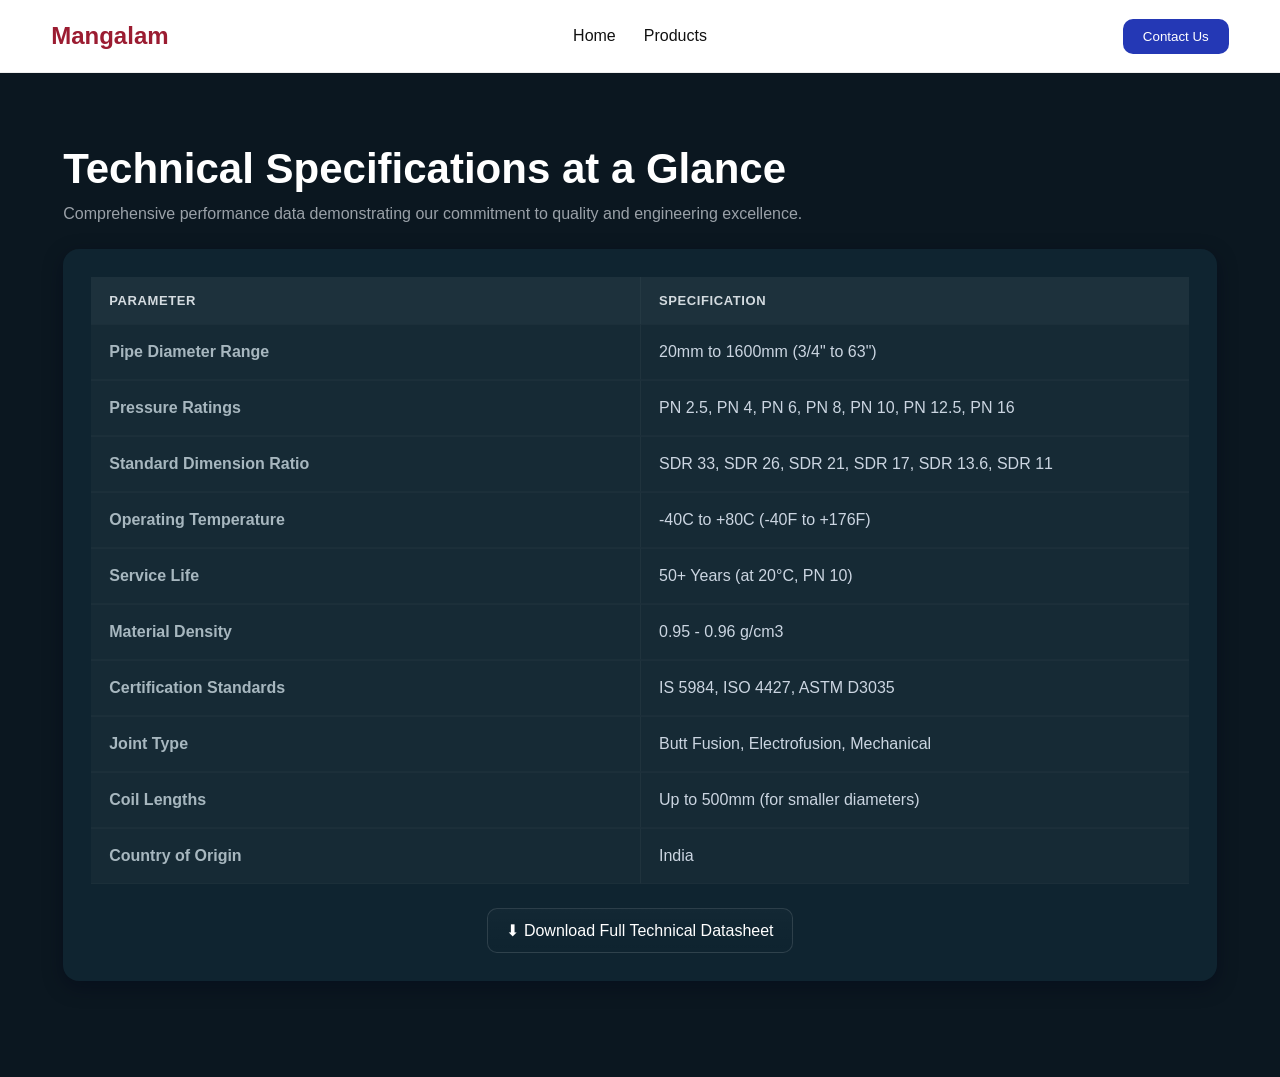
==== specs.html @ bb7e7127 "assignment" ====
<!DOCTYPE html>
<html lang="en">
<head>
  <meta charset="utf-8" />
  <meta name="viewport" content="width=device-width,initial-scale=1" />
  <title>Technical Specifications</title>
  <link rel="stylesheet" href="styles.css" />
</head>
<body>

  <header class="main-header">
    <div class="container navbar">
      <div class="logo">Mangalam</div>
      <nav>
        <ul class="nav-links">
          <li><a href="index.html">Home</a></li>
          <li><a href="index.html">Products</a></li>
        </ul>
      </nav>
      <button class="contact-btn">Contact Us</button>
    </div>
  </header>

  <main>
    <section class="specs-section">
      <div class="container">
        <div class="specs-hero">
          <h2>Technical Specifications at a Glance</h2>
          <p class="specs-lead">Comprehensive performance data demonstrating our commitment to quality and engineering excellence.</p>

          <div class="specs-panel">
            <table class="specs-table">
              <thead>
                <tr><th>PARAMETER</th><th>SPECIFICATION</th></tr>
              </thead>
              <tbody>
                <tr><td>Pipe Diameter Range</td><td>20mm to 1600mm (3/4" to 63")</td></tr>
                <tr><td>Pressure Ratings</td><td>PN 2.5, PN 4, PN 6, PN 8, PN 10, PN 12.5, PN 16</td></tr>
                <tr><td>Standard Dimension Ratio</td><td>SDR 33, SDR 26, SDR 21, SDR 17, SDR 13.6, SDR 11</td></tr>
                <tr><td>Operating Temperature</td><td>-40C to +80C (-40F to +176F)</td></tr>
                <tr><td>Service Life</td><td>50+ Years (at 20°C, PN 10)</td></tr>
                <tr><td>Material Density</td><td>0.95 - 0.96 g/cm3</td></tr>
                <tr><td>Certification Standards</td><td>IS 5984, ISO 4427, ASTM D3035</td></tr>
                <tr><td>Joint Type</td><td>Butt Fusion, Electrofusion, Mechanical</td></tr>
                <tr><td>Coil Lengths</td><td>Up to 500mm (for smaller diameters)</td></tr>
                <tr><td>Country of Origin</td><td>India</td></tr>
              </tbody>
            </table>

            <a class="download-btn" href="#">⬇ Download Full Technical Datasheet</a>
          </div>
        </div>
      </div>
    </section>
  </main>

</body>
</html>
---- styles.css ----
/* styles.css - tuned to match Figma */

:root {
    --accent: #2438b5;
    --muted: #6b7280;
    --card: #ffffff;
}

* {
    box-sizing: border-box;
    margin: 0;
    padding: 0
}

body {
    font-family: 'Poppins', Arial, sans-serif;
    background: #f3f4f6;
    color: #0b1220;
    -webkit-font-smoothing: antialiased
}

.container {
    width: 92%;
    max-width: 1240px;
    margin: 0 auto
}

/* header */
.main-header {
    background: #fff;
    border-bottom: 1px solid #eee
}

.navbar {
    height: 72px;
    display: flex;
    align-items: center;
    justify-content: space-between
}

.logo {
    font-size: 24px;
    font-weight: 700;
    color: #9b1c31
}

.nav-links {
    display: flex;
    gap: 28px;
    list-style: none
}

.nav-links a {
    text-decoration: none;
    color: #111
}

.contact-btn {
    padding: 10px 20px;
    border: none;
    background: var(--accent);
    color: #fff;
    border-radius: 10px
}

/* header layout: place nav to the right of logo (next to contact button) */
.navbar {
    position: relative
}

.navbar>nav {
    position: absolute;
    left: 50%;
    transform: translateX(-50%)
}

.nav-links {
    margin: 0
}

.logo {
    z-index: 2
}

.contact-btn {
    z-index: 2
}

/* breadcrumb */
.breadcrumb {
    color: var(--muted);
    font-size: 14px;
    margin: 18px 0
}

/* sticky header */
.sticky-header {
    position: fixed;
    top: -120px;
    left: 0;
    width: 100%;
    background: #fff;
    z-index: 99;
    transition: top .36s ease;
    box-shadow: 0 2px 8px rgba(2, 6, 23, .06)
}

.sticky-header.show {
    top: 0
}

/* product */
.product-section {
    display: grid;
    grid-template-columns: 570px 1fr;
    align-items: start;
    gap: 48px;
    padding: 36px 0 16px
}

/* carousel */
.main-image {
    position: relative;
    overflow: hidden;
    background: linear-gradient(180deg, #fff, #fbfbfb);
    padding: 10px
}

.main-image img {
    width: 100%;
    height: 560px;
    object-fit: cover;
    border-radius: 14px;
    transition: transform .45s ease
}

.main-image:hover img {
    transform: scale(1.01)
}

.arrow {
    position: absolute;
    top: 48%;
    transform: translateY(-50%);
    width: 44px;
    height: 44px;
    border-radius: 50%;
    background: #ffffffcc;
    display: flex;
    align-items: center;
    justify-content: center;
    border: 0;
    cursor: pointer;
    box-shadow: 0 6px 18px rgba(2, 6, 23, .08)
}

.left {
    left: 22px
}

.right {
    right: 22px
}

.thumbnails {
    display: flex;
    gap: 18px;
    margin-top: 18px
}

.thumb {
    width: 64px;
    height: 64px;
    border-radius: 8px;
    object-fit: cover;
    cursor: pointer;
    opacity: .95;
    border: 2px solid transparent;
    background: #fff;
    box-shadow: 0 6px 14px rgba(2, 6, 23, .06)
}

.thumb.active {
    opacity: 1;
    border-color: var(--accent);
    transform: translateY(-6px);
    box-shadow: 0 10px 24px rgba(36, 56, 181, .12)
}

/* details */
.badges {
    display: flex;
    gap: 10px;
    margin-bottom: 16px
}

.badges span {
    background: #fbfbff;
    padding: 8px 12px;
    border-radius: 8px;
    font-size: 13px;
    display: inline-flex;
    align-items: center;
    gap: 8px;
    border: 1px solid #eef2ff
}

.product-details h1 {
    font-size: 64px;
    line-height: 0.99;
    margin-bottom: 18px;
    font-weight: 800
}

.features {
    color: var(--muted);
    margin-top: 6px;
    margin-bottom: 18px
}

.features li {
    margin-bottom: 10px
}

.price-card {
    background: var(--card);
    padding: 20px;
    border-radius: 14px;
    margin-bottom: 28px;
    box-shadow: 0 10px 30px rgba(2, 6, 23, .06)
}

.price-label {
    color: #777;
    margin-bottom: 8px
}

.tags {
    margin-top: 14px;
    display: flex;
    gap: 12px
}

.tags span {
    background: #fff3cd;
    padding: 8px 12px;
    border-radius: 8px;
    font-size: 13px;
    color: #7a5a00
}

.action-buttons {
    display: flex;
    gap: 22px;
    align-items: center
}

.primary-btn {
    padding: 12px 26px;
    background: var(--accent);
    color: #fff;
    border: 0;
    border-radius: 10px;
    box-shadow: 0 8px 20px rgba(36, 56, 181, .18);
    cursor: pointer
}

.secondary-btn {
    padding: 12px 22px;
    border: 1px solid var(--accent);
    background: transparent;
    color: var(--accent);
    border-radius: 10px;
    cursor: pointer
}

/* trusted logos strip */
.trusted-strip {
    padding: 28px 0 48px;
    background: transparent
}

.trusted-strip .trusted-title {
    text-align: center;
    color: #9aa1a8;
    margin-bottom: 10px;
    font-size: 15px
}

/* vertical divider between columns to match Figma */
.specs-table td+td {
    border-left: 1px solid rgba(255, 255, 255, 0.04);
}

.specs-table thead th+th {
    border-left: 1px solid rgba(255, 255, 255, 0.04);
}

.trusted-logos {
    display: flex;
    justify-content: space-between;
    align-items: center;
    gap: 48px;
    width: 100%;
    max-width: 1240px;
    margin: 8px auto 0;
    padding: 0 0;
    background: transparent;
    border-radius: 8px
}

.trusted-logos svg {
    height: 36px;
    width: auto;
    opacity: .95
}

.trusted-item {
    display: flex;
    flex-direction: column;
    align-items: center;
    gap: 6px
}

.trusted-name {
    font-weight: 700;
    font-size: 20px;
    letter-spacing: 1px;
    color: #111
}

.trusted-caption {
    font-size: 6px;
    color: var(--muted);
    margin-top: 1px
}

/* responsive */
@media (max-width:992px) {
    .product-section {
        grid-template-columns: 1fr;
        padding: 40px 0
    }

    .product-details h1 {
        font-size: 36px
    }
}

@media (max-width:768px) {
    .navbar {
        flex-direction: column;
        height: auto;
        padding: 18px 0
    }

    .nav-links {
        flex-direction: column;
        align-items: center
    }

    /* undo absolute centering on small screens so nav stacks naturally */
    .navbar>nav {
        position: static;
        transform: none;
        left: auto
    }

    /* trusted logos: wrap and center on mobile */
    .trusted-logos {
        flex-wrap: wrap;
        gap: 18px;
        justify-content: center;
        padding: 14px 8px
    }

    .trusted-item {
        flex: 0 0 45%;
        max-width: 220px
    }

    .product-details h1 {
        font-size: 30px
    }

    .action-buttons {
        flex-direction: column
    }

    .thumbnails {
        overflow-x: auto
    }
}

/* Technical specifications section */
.specs-section {
    padding: 72px 0 96px;
    background: #0b1720;
    color: #e6eef8
}

.specs-hero {
    max-width: 1240px;
    margin: 0 auto;
    padding: 0 12px
}

.specs-hero h2 {
    font-size: 42px;
    margin-bottom: 12px;
    color: #fff;
    font-weight: 700
}

.specs-lead {
    color: #9aa1a8;
    margin-bottom: 26px;
    max-width: 820px
}

.specs-panel {
    background: #0f2430;
    padding: 28px;
    border-radius: 16px;
    margin: 22px auto 0;
    max-width: 1240px;
    box-shadow: 0 6px 20px rgba(2, 6, 23, 0.4)
}

.specs-table {
    width: 100%;
    border-collapse: separate;
    border-spacing: 0;
}

.specs-table thead {
    display: table-header-group;
}

.specs-table thead th {
    background: rgba(255, 255, 255, 0.06);
    padding: 16px 18px;
    text-align: left;
    color: #d4dbe0;
    font-size: 13px;
    letter-spacing: 0.6px;
}

.specs-table tbody tr {
    display: table-row;
    background: transparent;
}

.specs-table tbody tr td {
    padding: 18px 18px;
    border-top: 1px solid rgba(255, 255, 255, 0.025);
    color: #cbd5e1;
    background: rgba(255, 255, 255, 0.012);
}

.specs-table tbody tr td:first-child {
    font-weight: 700;
    color: #a7b7bf;
    width: 50%;
}

.specs-table tbody tr td:nth-child(2) {
    width: 50%;
}

.specs-table tbody tr {
    background: rgba(255, 255, 255, 0.015);
    border-radius: 8px
}

.specs-table td {
    padding: 14px 18px;
    border-bottom: 1px solid rgba(255, 255, 255, 0.02);
    color: #cbd5e1
}

.specs-table td:first-child {
    font-weight: 700;
    color: #9aa1a8;
    width: 40%
}

.download-btn {
    display: inline-block;
    margin-top: 20px;
    padding: 12px 18px;
    border-radius: 10px;
    border: 1px solid rgba(255, 255, 255, 0.12);
    color: #fff;
    text-decoration: none;
    background: linear-gradient(180deg, rgba(255, 255, 255, 0.02), transparent)
}

.download-btn {
    display: block;
    margin: 24px auto 0;
    padding: 12px 18px;
    border-radius: 10px;
    border: 1px solid rgba(255, 255, 255, 0.12);
    color: #fff;
    text-decoration: none;
    background: linear-gradient(180deg, rgba(255, 255, 255, 0.02), transparent);
    width: max-content
}

@media (max-width: 992px) {
    .specs-hero h2 {
        font-size: 34px
    }

    .specs-table td:first-child {
        width: 42%
    }
}

@media (max-width:768px) {
    .specs-panel {
        padding: 14px
    }

    .specs-table thead {
        display: none
    }

    .specs-table tbody tr {
        display: block;
        margin-bottom: 12px;
        padding: 10px;
        border-radius: 8px
    }

    .specs-table td {
        display: block;
        padding: 6px 0;
        border-bottom: 0
    }

    .specs-table td:first-child {
        color: #9aa1a8
    }
}
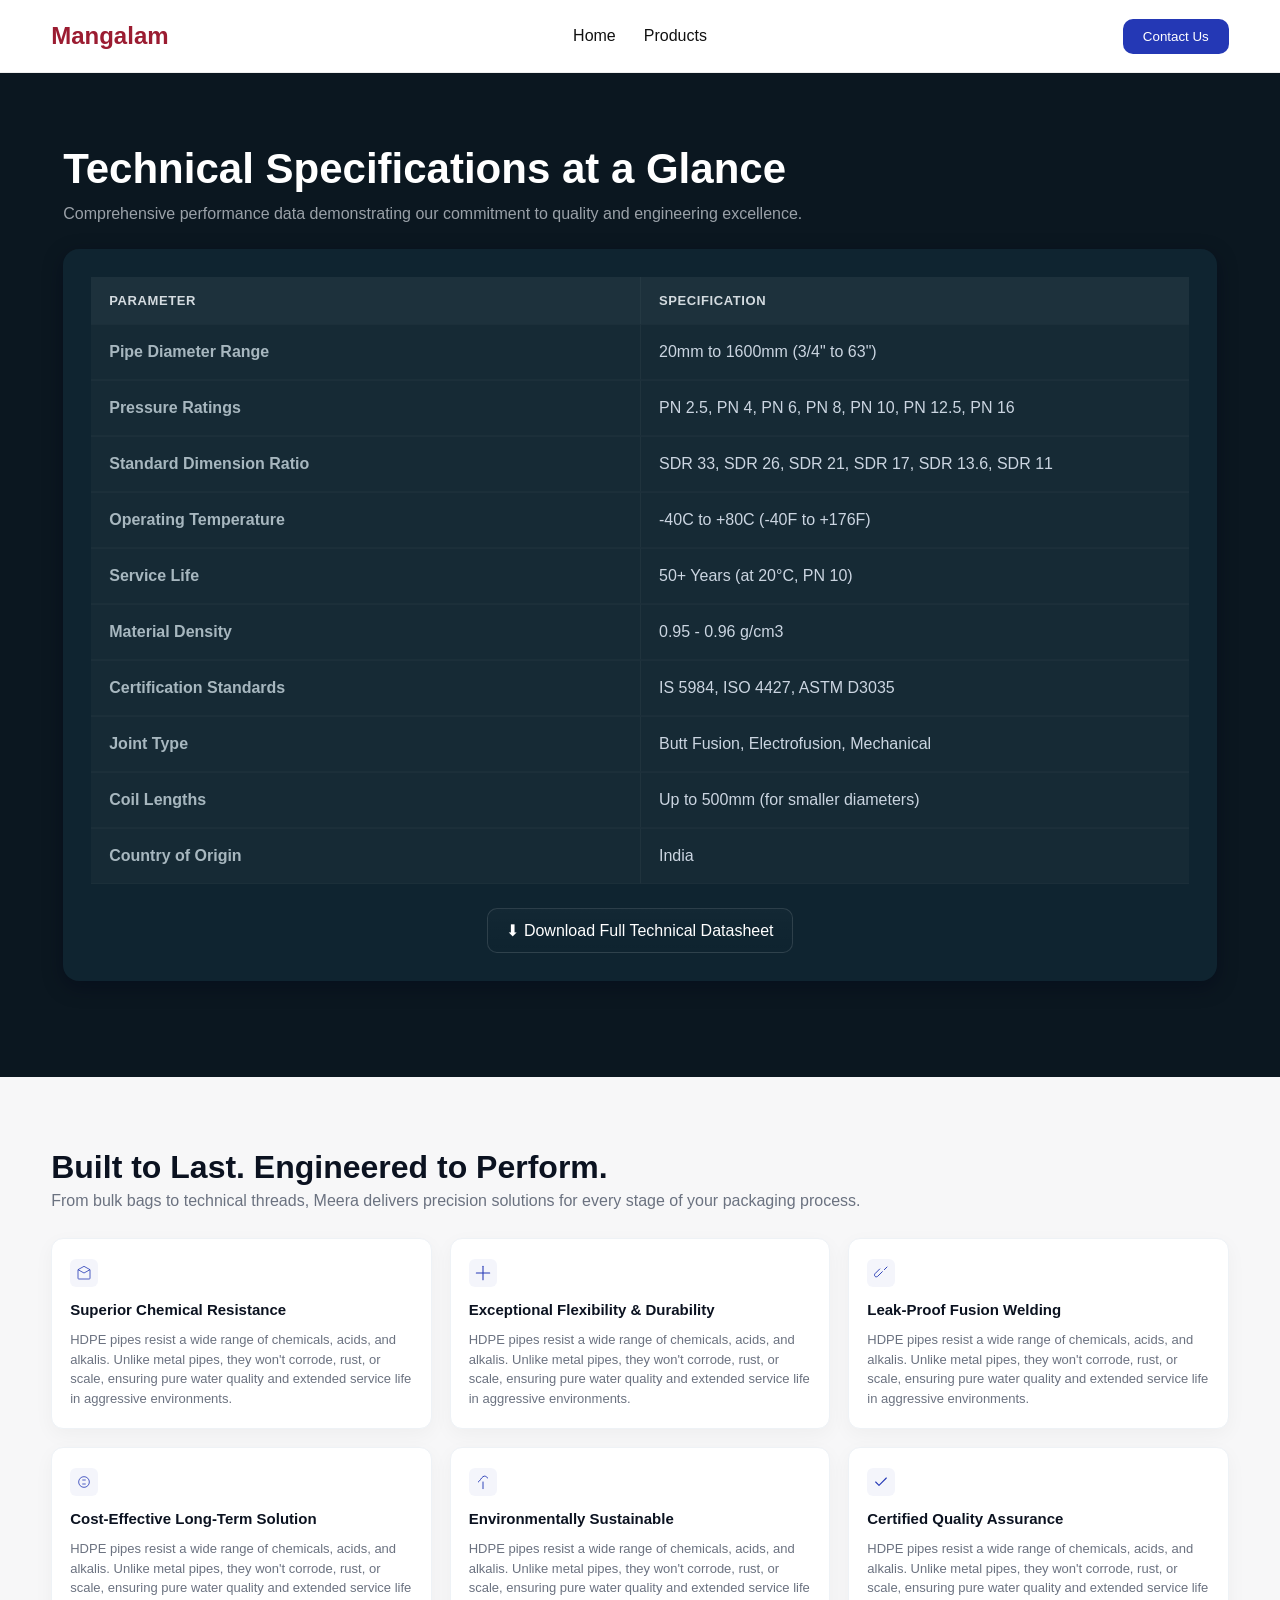
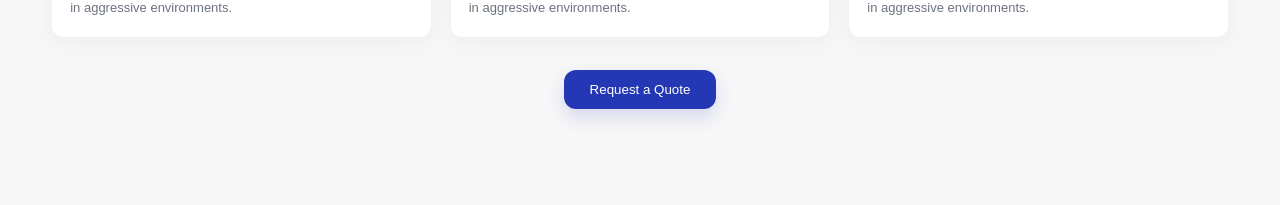
==== commit 10573220: "FAQ Section" ====
--- a/specs.html
+++ b/specs.html
@@ -53,6 +53,87 @@
       </div>
     </section>
   </main>
+</main>
+
+  <!-- Built to Last: Feature cards -->
+  <section class="features-section">
+    <div class="container">
+      <h2>Built to Last. Engineered to Perform.</h2>
+      <p class="lead">From bulk bags to technical threads, Meera delivers precision solutions for every stage of your packaging process.</p>
+
+      <div class="cards-grid">
+        <div class="card">
+          <div class="icon">
+            <svg width="16" height="16" viewBox="0 0 24 24" fill="none" xmlns="http://www.w3.org/2000/svg" aria-hidden="true">
+              <path d="M3 7L12 2L21 7V20C21 20.5523 20.5523 21 20 21H4C3.44772 21 3 20.5523 3 20V7Z" stroke="currentColor" stroke-width="1.2" stroke-linejoin="round"/>
+              <path d="M3 7L12 12L21 7" stroke="currentColor" stroke-width="1.2" stroke-linejoin="round"/>
+            </svg>
+          </div>
+          <h4>Superior Chemical Resistance</h4>
+          <p>HDPE pipes resist a wide range of chemicals, acids, and alkalis. Unlike metal pipes, they won't corrode, rust, or scale, ensuring pure water quality and extended service life in aggressive environments.</p>
+        </div>
+
+        <div class="card">
+          <div class="icon">
+            <svg width="16" height="16" viewBox="0 0 24 24" fill="none" xmlns="http://www.w3.org/2000/svg" aria-hidden="true">
+              <path d="M12 2V22" stroke="currentColor" stroke-width="1.6" stroke-linecap="round"/>
+              <path d="M2 12H22" stroke="currentColor" stroke-width="1.6" stroke-linecap="round"/>
+            </svg>
+          </div>
+          <h4>Exceptional Flexibility & Durability</h4>
+          <p>HDPE pipes resist a wide range of chemicals, acids, and alkalis. Unlike metal pipes, they won't corrode, rust, or scale, ensuring pure water quality and extended service life in aggressive environments.</p>
+        </div>
+
+        <div class="card">
+          <div class="icon">
+            <svg width="16" height="16" viewBox="0 0 24 24" fill="none" xmlns="http://www.w3.org/2000/svg" aria-hidden="true">
+              <path d="M21 3L17 7" stroke="currentColor" stroke-width="1.4" stroke-linecap="round"/>
+              <path d="M14 10L7 17C6 18 4 18 3 17C2 16 2 14 3 13L10 6" stroke="currentColor" stroke-width="1.4" stroke-linecap="round" stroke-linejoin="round"/>
+            </svg>
+          </div>
+          <h4>Leak-Proof Fusion Welding</h4>
+          <p>HDPE pipes resist a wide range of chemicals, acids, and alkalis. Unlike metal pipes, they won't corrode, rust, or scale, ensuring pure water quality and extended service life in aggressive environments.</p>
+        </div>
+
+        <div class="card">
+          <div class="icon">
+            <svg width="16" height="16" viewBox="0 0 24 24" fill="none" xmlns="http://www.w3.org/2000/svg" aria-hidden="true">
+              <circle cx="12" cy="12" r="8" stroke="currentColor" stroke-width="1.2"/>
+              <path d="M10 9H14" stroke="currentColor" stroke-width="1.2" stroke-linecap="round"/>
+              <path d="M10 15H14" stroke="currentColor" stroke-width="1.2" stroke-linecap="round"/>
+            </svg>
+          </div>
+          <h4>Cost-Effective Long-Term Solution</h4>
+          <p>HDPE pipes resist a wide range of chemicals, acids, and alkalis. Unlike metal pipes, they won't corrode, rust, or scale, ensuring pure water quality and extended service life in aggressive environments.</p>
+        </div>
+
+        <div class="card">
+          <div class="icon">
+            <svg width="16" height="16" viewBox="0 0 24 24" fill="none" xmlns="http://www.w3.org/2000/svg" aria-hidden="true">
+              <path d="M12 22V12" stroke="currentColor" stroke-width="1.4" stroke-linecap="round"/>
+              <path d="M5 12C8 10 9 6 12 4C15 2 17 4 19 6" stroke="currentColor" stroke-width="1.4" stroke-linecap="round"/>
+            </svg>
+          </div>
+          <h4>Environmentally Sustainable</h4>
+          <p>HDPE pipes resist a wide range of chemicals, acids, and alkalis. Unlike metal pipes, they won't corrode, rust, or scale, ensuring pure water quality and extended service life in aggressive environments.</p>
+        </div>
+
+        <div class="card">
+          <div class="icon">
+            <svg width="16" height="16" viewBox="0 0 24 24" fill="none" xmlns="http://www.w3.org/2000/svg" aria-hidden="true">
+              <path d="M20 6L9 17L4 12" stroke="currentColor" stroke-width="1.6" stroke-linecap="round" stroke-linejoin="round"/>
+            </svg>
+          </div>
+          <h4>Certified Quality Assurance</h4>
+          <p>HDPE pipes resist a wide range of chemicals, acids, and alkalis. Unlike metal pipes, they won't corrode, rust, or scale, ensuring pure water quality and extended service life in aggressive environments.</p>
+        </div>
+      </div>
+
+      <div class="features-cta">
+        <button class="primary-btn">Request a Quote</button>
+      </div>
+    </div>
+  </section>
 
 </body>
 </html>
--- a/styles.css
+++ b/styles.css
@@ -399,6 +399,195 @@
     color: #e6eef8
 }
 
+/* Features section (Built to Last) - refined to match Figma */
+.features-section {
+    background: #f7f7f8;
+    padding: 72px 0 96px;
+    color: #0b1220;
+}
+
+.features-section h2 {
+    font-size: 32px;
+    margin-bottom: 6px;
+    font-weight: 700;
+}
+
+.features-section .lead {
+    color: #6b7280;
+    margin-bottom: 28px;
+}
+
+.cards-grid {
+    display: grid;
+    grid-template-columns: repeat(3, 1fr);
+    gap: 18px;
+}
+
+/* FAQ styles */
+.faq-section {
+    padding: 64px 0 96px;
+    background: #f7f7f8;
+}
+
+.faq-title {
+    font-size: 36px;
+    margin-bottom: 18px;
+}
+
+.faq-title .accent {
+    color: var(--accent);
+}
+
+.faq-list {
+    display: grid;
+    gap: 14px;
+    margin-bottom: 26px;
+}
+
+.faq-item {
+    background: #fff;
+    border: 1px solid #eef2f6;
+    border-radius: 10px;
+    overflow: hidden;
+}
+
+.faq-q {
+    width: 100%;
+    text-align: left;
+    padding: 18px;
+    font-weight: 700;
+    background: transparent;
+    border: 0;
+    cursor: pointer;
+    display: flex;
+    justify-content: space-between;
+    align-items: center;
+}
+
+.faq-a {
+    padding: 0 18px 18px 18px;
+    color: var(--muted);
+    display: none;
+}
+
+.faq-item.open .faq-a {
+    display: block;
+}
+
+.chev {
+    color: #9aa1a8;
+    font-size: 12px;
+}
+
+.faq-cta .faq-box {
+    background: #fff;
+    border: 1px solid #eef2f6;
+    border-radius: 10px;
+    padding: 20px;
+    display: flex;
+    justify-content: space-between;
+    align-items: center;
+    gap: 14px;
+}
+
+.faq-box-left h3 {
+    margin: 0 0 6px 0;
+}
+
+.faq-box-left p {
+    margin: 0;
+    color: var(--muted);
+}
+
+.faq-box-right {
+    display: flex;
+    gap: 10px;
+    align-items: center;
+}
+
+.email-input {
+    padding: 10px 12px;
+    border-radius: 8px;
+    border: 1px solid #e6e9ee;
+    min-width: 220px;
+}
+
+@media (max-width:768px) {
+    .faq-box {
+        flex-direction: column;
+        align-items: stretch;
+    }
+
+    .faq-box-right {
+        justify-content: flex-end;
+    }
+}
+
+.card {
+    background: #fff;
+    border-radius: 12px;
+    padding: 20px 18px;
+    border: 1px solid #eef2f6;
+    box-shadow: 0 6px 20px rgba(2, 6, 23, 0.04);
+    min-height: 140px;
+    display: flex;
+    flex-direction: column;
+    gap: 8px;
+}
+
+.card h4 {
+    font-size: 15px;
+    margin: 0;
+    font-weight: 700;
+}
+
+.card p {
+    color: #6b7280;
+    font-size: 13px;
+    line-height: 1.5;
+    margin-top: 4px;
+}
+
+.card .icon {
+    width: 28px;
+    height: 28px;
+    display: inline-flex;
+    align-items: center;
+    justify-content: center;
+    border-radius: 6px;
+    background: rgba(36, 56, 181, 0.05);
+    color: var(--accent);
+    font-size: 16px;
+    margin-bottom: 6px;
+}
+
+.features-cta {
+    display: flex;
+    justify-content: center;
+    margin-top: 32px
+}
+
+.features-cta .primary-btn {
+    background: var(--accent);
+    color: #fff;
+    padding: 12px 26px;
+    border-radius: 12px;
+    border: 0;
+    box-shadow: 0 8px 18px rgba(36, 56, 181, 0.16);
+}
+
+@media (max-width:992px) {
+    .cards-grid {
+        grid-template-columns: repeat(2, 1fr);
+    }
+}
+
+@media (max-width:600px) {
+    .cards-grid {
+        grid-template-columns: 1fr;
+    }
+}
+
 .specs-hero {
     max-width: 1240px;
     margin: 0 auto;
